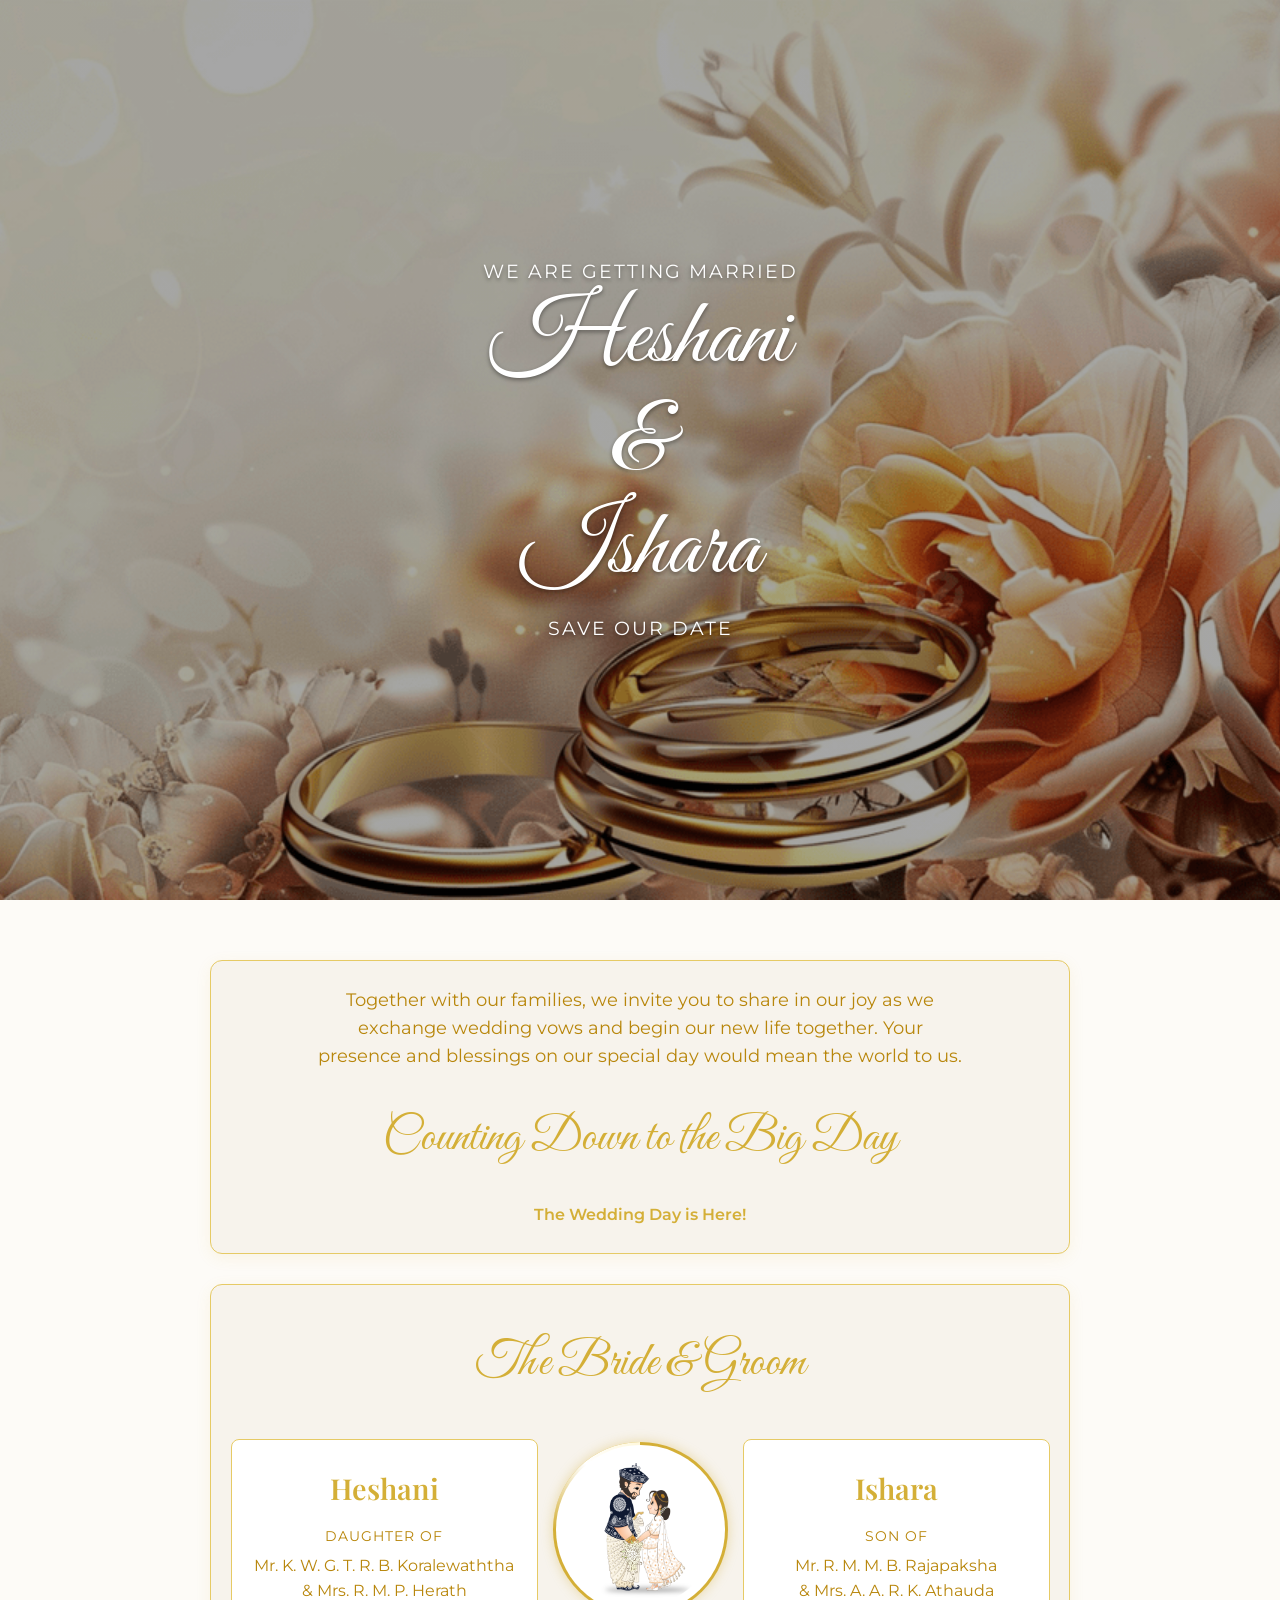
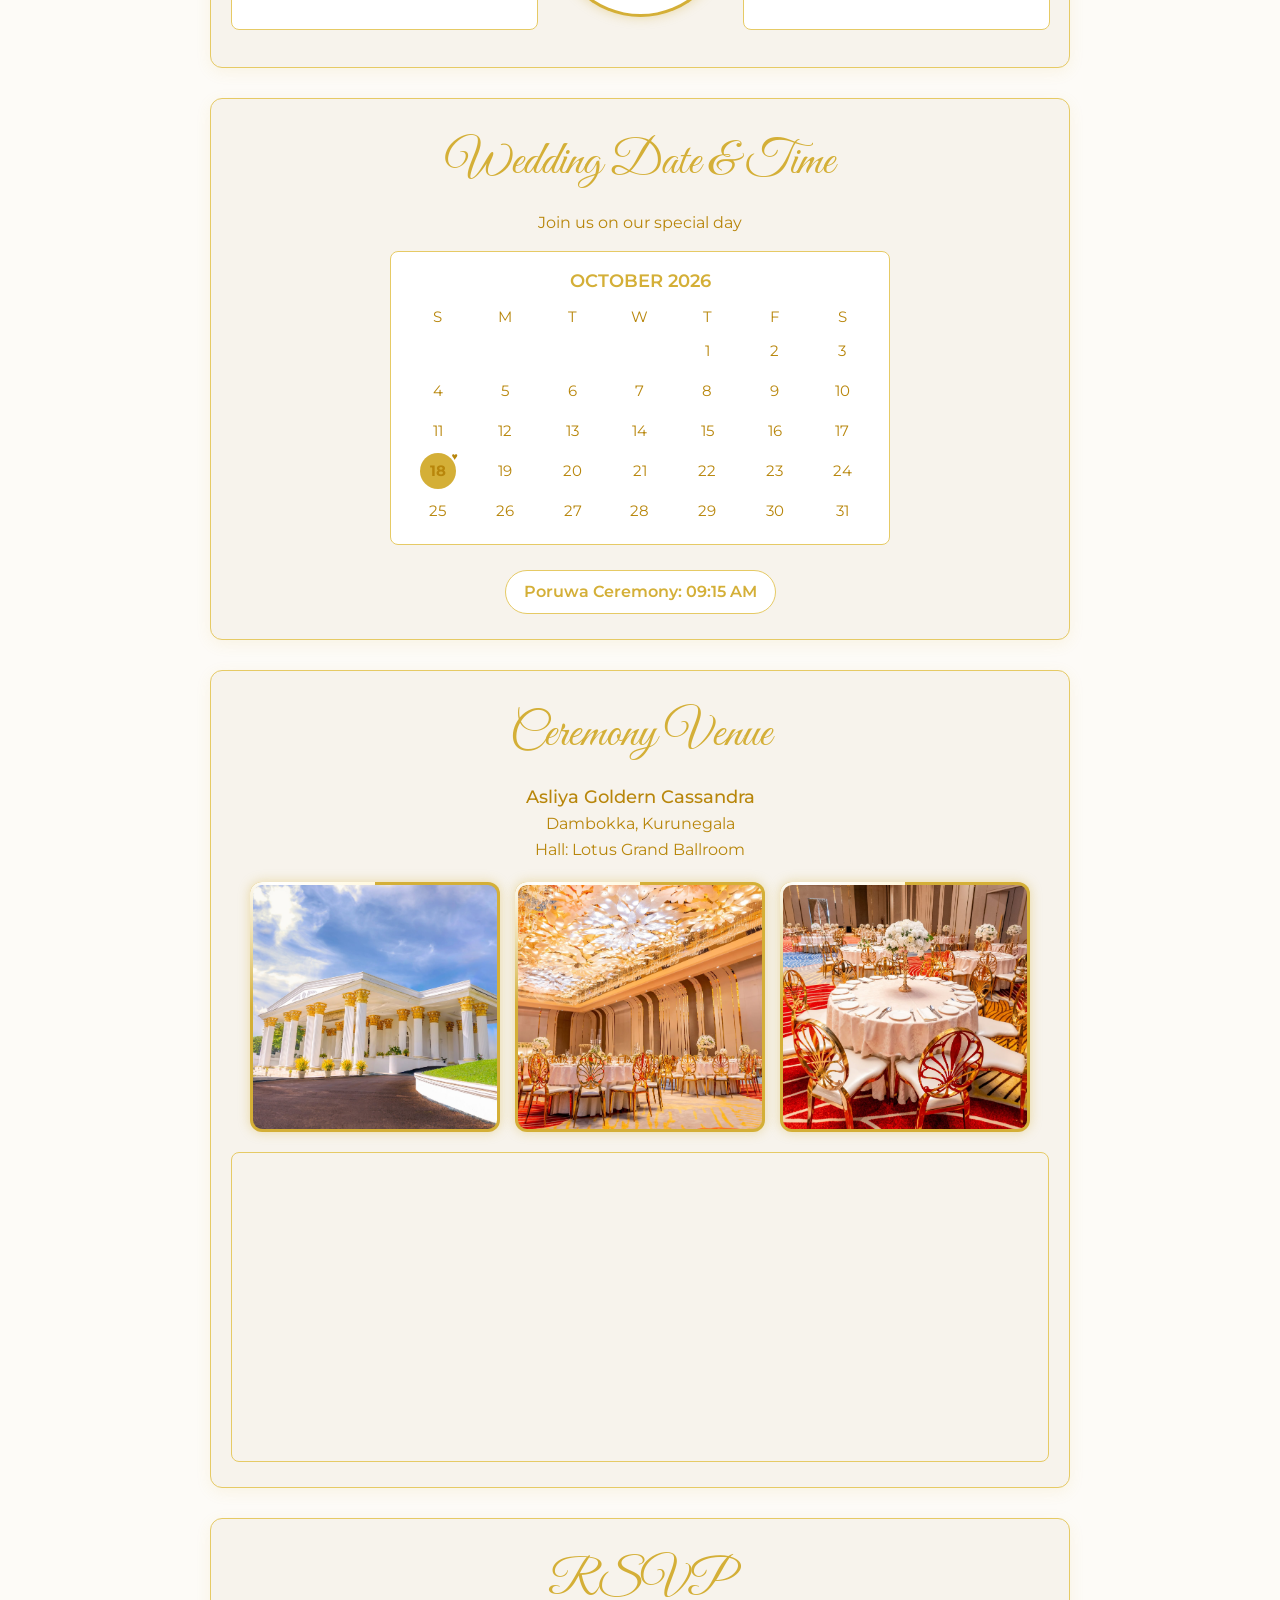
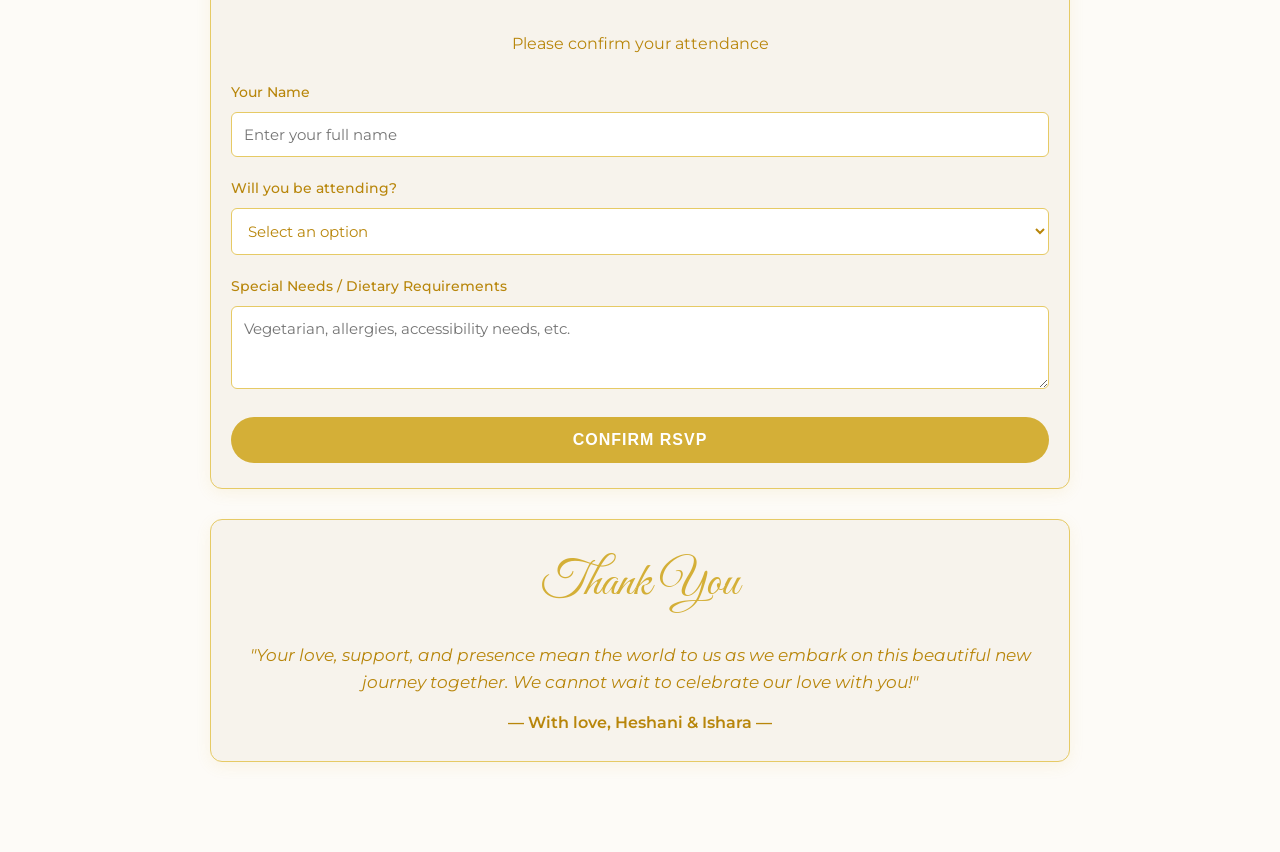
==== main.html @ e203e4ac "Add files via upload" ====
<!DOCTYPE html>
<html lang="en">
<head>
    <meta charset="UTF-8">
    <meta name="viewport" content="width=device-width, initial-scale=1.0">
    <title>Heshani & Ishara - Wedding Invitation</title>
    <link href="https://fonts.googleapis.com/css2?family=Playfair+Display:ital,wght@0,400;0,600;0,700;1,400&family=Great+Vibes&family=Montserrat:wght@300;400;500;600&display=swap" rel="stylesheet">
    <link rel="stylesheet" href="styles.css">
	<link href="https://fonts.googleapis.com/css2?family=Cinzel:wght@500;600;700&family=Cormorant+Garamond:ital,wght@0,400;0,600;1,400&family=Montserrat:wght@300;400;500;600&display=swap" rel="stylesheet">
</head>
<body>

    <header class="hero">
        <div class="hero-content">
            <p>We are getting married</p>
            <h1  class="script-font" style="font-size: 6rem; margin-bottom: 10px;">Heshani <br>& <br> Ishara</h1>
            <p>Save Our Date</p>
        </div>
    </header>

    <main class="container">

        <section class="card">
            <p class="greeting">
                Together with our families, we invite you to share in our joy as we exchange wedding vows and begin our new life together. Your presence and blessings on our special day would mean the world to us.
            </p>

			<h2 class="script-font" style="font-size: 3rem; margin-bottom: 10px;">Counting Down to the Big Day</h2>
            <div class="countdown reveal-on-scroll" id="countdown">
                <div class="time-box"><span id="days">00</span><label>Days</label></div>
                <div class="time-box"><span id="hours">00</span><label>Hours</label></div>
                <div class="time-box"><span id="minutes">00</span><label>Mins</label></div>
                <div class="time-box"><span id="seconds">00</span><label>Secs</label></div>
            </div>
        </section>
		
		<section class="card">
			<div class="couple-grid">
				<!-- Title placed inside grid -->
				<h2 class="script-font couple-title">The Bride & Groom</h2>
				
				<!-- Bride Card -->
				<div class="couple-card bride-card reveal-on-scroll">
					<h3>Heshani</h3>
					<p class="parents-title">Daughter of</p>
					<p>Mr. K. W. G. T. R. B. Koralewaththa</p>
					<p>& Mrs. R. M. P. Herath</p>
				</div>

				<!-- Clipart Divider -->
				<div class="clipart-divider reveal-on-scroll">
					<div class="clipart-container">
						<img src="clip.jpg" alt="Wedding Rings Clipart" class="clipart-img">
					</div>
				</div>

				<!-- Groom Card -->
				<div class="couple-card groom-card reveal-on-scroll">
					<h3>Ishara</h3>
					<p class="parents-title">Son of</p>
					<p>Mr. R. M. M. B. Rajapaksha</p>
					<p>& Mrs. A. A. R. K. Athauda</p>
				</div>
			</div>
		</section>

        <section class="card">
            <h2 class="script-font" style="font-size: 3rem; margin-bottom: 10px;">Wedding Date & Time</h2>
            <p style="color: var(--text-muted); margin-top: 5px;">Join us on our special day</p>

            <div class="calendar-box reveal-on-scroll">
                <div class="calendar-header">OCTOBER 2026</div>
                <div class="calendar-grid">
                    <div class="day-name">S</div>
                    <div class="day-name">M</div>
                    <div class="day-name">T</div>
                    <div class="day-name">W</div>
                    <div class="day-name">T</div>
                    <div class="day-name">F</div>
                    <div class="day-name">S</div>
                    
                    <!-- October 1, 2026 starts on Thursday -->
                    <div class="date" style="grid-column: 5;">1</div>
                    <div class="date">2</div><div class="date">3</div>
                    <div class="date">4</div><div class="date">5</div><div class="date">6</div><div class="date">7</div><div class="date">8</div><div class="date">9</div><div class="date">10</div>
                    <div class="date">11</div><div class="date">12</div><div class="date">13</div><div class="date">14</div><div class="date">15</div><div class="date">16</div><div class="date">17</div>
                    <div class="date wedding-day">18</div><div class="date">19</div><div class="date">20</div><div class="date">21</div><div class="date">22</div><div class="date">23</div><div class="date">24</div>
                    <div class="date">25</div><div class="date">26</div><div class="date">27</div><div class="date">28</div><div class="date">29</div><div class="date">30</div><div class="date">31</div>
                </div>
            </div>

            <div class="ceremony-badge">
                Poruwa Ceremony: 09:15 AM
            </div>
        </section>

        <section class="card">
            <h2 class="script-font" style="font-size: 3rem; margin-bottom: 10px;">Ceremony Venue</h2>
            <p style="font-weight: 500; font-size: 1.1rem; margin-top: 10px;">Asliya Goldern Cassandra</p>
            <p style="color: var(--text-muted);">Dambokka, Kurunegala</p>
			<p style="color: var(--text-muted);">Hall: Lotus Grand Ballroom</p>
			
			<!-- Photo Gallery Section -->
			<div class="photo-gallery">
				<div class="photo-frame reveal-on-scroll">
					<img src="r1.jpg" alt="Memory Photo 1" class="gallery-img">
				</div>
				<div class="photo-frame reveal-on-scroll">
					<img src="r2.jpg" alt="Memory Photo 2" class="gallery-img">
				</div>
				<div class="photo-frame reveal-on-scroll">
					<img src="r3.jpg" alt="Memory Photo 3" class="gallery-img">
				</div>
			</div>

            <div class="map-container">
                
				<iframe src="https://www.google.com/maps/embed?pb=!1m18!1m12!1m3!1d3956.282441303506!2d80.33976857500139!3d7.433966292576842!2m3!1f0!2f0!3f0!3m2!1i1024!2i768!4f13.1!3m3!1m2!1s0x3ae33ba4acb686e9%3A0x4133679c8fdf897c!2sAsliya%20Golden%20Cassandra!5e0!3m2!1sen!2skr!4v1788179444123!5m2!1sen!2skr" width="600" height="450" style="border:0;" allowfullscreen="" loading="lazy" referrerpolicy="strict-origin-when-cross-origin"></iframe>
				
            </div>
        </section>

        <section class="card">
            <h2  class="script-font" style="font-size: 3rem; margin-bottom: 10px;">RSVP</h2>
            <p style="color: var(--text-muted); margin-bottom: 25px;">Please confirm your attendance</p>

            <form id="rsvpForm">
                <div class="form-group">
                    <label for="fullName">Your Name</label>
                    <input type="text" id="fullName" placeholder="Enter your full name" required>
                </div>

                <div class="form-group">
                    <label for="attendance">Will you be attending?</label>
                    <select id="attendance" required>
                        <option value="" disabled selected>Select an option</option>
                        <option value="attending">Joyfully Accept</option>
                        <option value="not_attending">Regretfully Decline</option>
                        <!--option value="attending_with_guest">Attending with Guest (+1)</option> -->
                    </select>
                </div>

                <div class="form-group">
                    <label for="specialNeeds">Special Needs / Dietary Requirements</label>
                    <textarea id="specialNeeds" rows="3" placeholder="Vegetarian, allergies, accessibility needs, etc."></textarea>
                </div>

                <button type="submit" class="btn-submit">Confirm RSVP</button>
            </form>
        </section>

        <section class="card">
            <h2 class="script-font" style="font-size: 3rem; color: var(--accent-gold);">Thank You</h2>
            <p class="closing-message">
                "Your love, support, and presence mean the world to us as we embark on this beautiful new journey together. We cannot wait to celebrate our love with you!"
            </p>
            <p style="margin-top: 15px; font-weight: 600; color: var(--text-dark);">— With love, Heshani & Ishara —</p>
        </section>

    </main>

    <script src="script.js"></script>
</body>
</html>
---- styles.css ----
:root {
    --bg-cream: #FDFBF7;
    --card-cream: #F7F3EC;
    --accent-gold: #D4AF37;       /* Bright, rich gold */
    --clear-gold: #E6CA65;        /* Clear gold for borders */
    --dark-gold: #B8860B;         /* Deep gold for main body text */
    --white: #FFFFFF;
}

* {
    margin: 0;
    padding: 0;
    box-sizing: border-box;
}

html {
    scroll-behavior: smooth;
}

body {
    font-family: 'Montserrat', sans-serif;
    background-color: var(--bg-cream);
    color: var(--dark-gold);      /* Changed main body text to gold */
    line-height: 1.6;
    text-align: center;
}

h1, h2, h3 {
    font-family: 'Playfair Display', serif;
    font-weight: 600;
    color: var(--accent-gold);     /* Changed headers to gold */
}

.script-font {
    font-family: 'Great Vibes', cursive;
    color: var(--accent-gold);
    font-weight: 400;
}

.container {
    max-width: 900px;
    margin: 0 auto;
    padding: 60px 20px;
}

.card {
    background: var(--card-cream);
    border: 1.5px solid var(--clear-gold); /* Clear gold border */
    border-radius: 12px;
    padding: 40px 20px;
    margin-bottom: 40px;
    box-shadow: 0 4px 15px rgba(212, 175, 55, 0.1);
}

/* Hero Section */
.hero {
    position: relative;
    min-height: 100vh;
    display: flex;
    align-items: center;
    justify-content: center;		
	background: linear-gradient(rgba(0, 0, 0, 0.35), rgba(0, 0, 0, 0.35)), 
                url('cover.jpg') center/cover no-repeat;
    color: var(--white);
    text-shadow: 0 2px 4px rgba(0, 0, 0, 0.4);
    padding: 20px;
}

.hero-content h1 {
    font-size: clamp(3rem, 8vw, 5rem);
    margin-bottom: 10px;
    line-height: 1.1;
    color: var(--white);
}

.hero-content p {
    font-size: 1.2rem;
    letter-spacing: 2px;
    text-transform: uppercase;
}

.greeting {
    font-size: 1.1rem;
    max-width: 650px;
    margin: 0 auto 30px auto;
    color: var(--dark-gold);
}

/* Countdown */
.countdown {
    display: flex;
    justify-content: center;
    gap: 15px;
    margin-top: 25px;
    flex-wrap: wrap;
}

.time-box {
    background: var(--white);
    border: 1px solid var(--clear-gold); /* Clear gold border */
    padding: 15px;
    border-radius: 8px;
    min-width: 80px;
}

.time-box span {
    display: block;
    font-size: 1.8rem;
    font-weight: 700;
    color: var(--accent-gold);
    font-family: 'Playfair Display', serif;
}

.time-box label {
    font-size: 0.75rem;
    text-transform: uppercase;
    letter-spacing: 1px;
    color: var(--dark-gold);
}

/* Couple Section */
.couple-grid {
    display: grid;
    grid-template-columns: repeat(auto-fit, minmax(280px, 1fr));
    gap: 30px;
    margin-top: 30px;
}

.couple-card {
    background: var(--white);
    padding: 30px;
    border-radius: 8px;
    border: 1px solid var(--clear-gold); /* Clear gold border */
}

.couple-card h3 {
    font-size: 1.8rem;
    color: var(--accent-gold);
    margin-bottom: 10px;
}

.parents-title {
    font-size: 0.85rem;
    text-transform: uppercase;
    letter-spacing: 1px;
    color: var(--dark-gold);
    margin-top: 15px;
    margin-bottom: 5px;
}

/* Calendar */
.calendar-box {
    background: var(--white);
    max-width: 350px;
    margin: 20px auto;
    border-radius: 8px;
    padding: 20px;
    border: 1px solid var(--clear-gold); /* Clear gold border */
}

.calendar-header {
    font-weight: 600;
    color: var(--accent-gold);
    margin-bottom: 15px;
    font-size: 1.1rem;
}

/* Center grid items and maintain proportional sizing */
.calendar-grid {
    display: grid;
    grid-template-columns: repeat(7, 1fr);
    gap: 4px;
    font-size: 0.95rem;
    align-items: center;
    justify-items: center;
}

/* Base date styling with forced equal width and height */
.date {
    display: flex;
    align-items: center;
    justify-content: center;
    width: 36px;            /* Fixed width for a perfect base */
    height: 36px;           /* Fixed height equal to width */
    border-radius: 50%;     /* Creates a perfect symmetrical circle */
    color: var(--dark-gold);
    margin: 0 auto;
}

/* Symmetrical highlighted circle with smooth slow blinking */
.wedding-day {
    background: var(--accent-gold);
    color: var(--white);
    font-weight: bold;
    position: relative;
    border-radius: 50%;
    /* Smooth, subtle glow animation */
    animation: slowBlink 2.5s infinite ease-in-out;
}

/* Heart indicator position adjustment */
.wedding-day::after {
    content: '♥';
    position: absolute;
    top: -4px;
    right: -2px;
    font-size: 0.65rem;
    color: var(--dark-gold);
}

/* Smooth blinking animation that preserves the perfect circle */
@keyframes slowBlink {
    0%, 100% {
        opacity: 1;
        transform: scale(1);
        box-shadow: 0 0 0px rgba(212, 175, 55, 0);
    }
    50% {
        opacity: 0.55;
        transform: scale(1.1);
        box-shadow: 0 0 10px rgba(212, 175, 55, 0.7);
    }
}





@keyframes slowBlink {
    0%, 100% {
        opacity: 1;
        transform: scale(1);
        box-shadow: 0 0 0px rgba(212, 175, 55, 0);
    }
    50% {
        opacity: 0.4;
        transform: scale(1.08);
        box-shadow: 0 0 12px rgba(212, 175, 55, 0.8);
    }
}

.ceremony-badge {
    display: inline-block;
    background: var(--white);
    border: 1px solid var(--clear-gold); /* Clear gold border */
    color: var(--accent-gold);
    padding: 10px 20px;
    border-radius: 50px;
    font-weight: 600;
    margin-top: 15px;
    font-size: 1.1rem;
}

/* Map */
.map-container {
    overflow: hidden;
    border-radius: 8px;
    border: 1px solid var(--clear-gold); /* Clear gold border */
    margin-top: 20px;
}

.map-container iframe {
    width: 100%;
    height: 300px;
    border: 0;
}

/* Form */
.form-group {
    margin-bottom: 20px;
    text-align: left;
}

.form-group label {
    display: block;
    margin-bottom: 8px;
    font-size: 0.9rem;
    font-weight: 500;
    color: var(--dark-gold);
}

.form-group input, 
.form-group select, 
.form-group textarea {
    width: 100%;
    padding: 12px;
    border: 1px solid var(--clear-gold); /* Clear gold border */
    border-radius: 6px;
    background: var(--white);
    font-family: inherit;
    font-size: 0.95rem;
    color: var(--dark-gold);
}

.form-group input:focus, 
.form-group select:focus, 
.form-group textarea:focus {
    outline: none;
    border-color: var(--accent-gold);
    box-shadow: 0 0 5px rgba(212, 175, 55, 0.5);
}

.btn-submit {
    background: var(--accent-gold);
    color: var(--white);
    border: none;
    padding: 14px 30px;
    font-size: 1rem;
    font-weight: 600;
    border-radius: 50px;
    cursor: pointer;
    width: 100%;
    transition: background 0.3s ease;
    letter-spacing: 1px;
    text-transform: uppercase;
}

.btn-submit:hover {
    background: var(--dark-gold);
}

/* Footer Message */
.closing-message {
    font-style: italic;
    color: var(--dark-gold);
    font-size: 1.05rem;
    margin-top: 20px;
}

/* Responsive layout for mobile screens */
/* MOBILE LAYOUT ORDER: Title (1) -> Clipart (2) -> Heshani (3) -> Ishara (4) */
@media (max-width: 768px) {
    .couple-grid {
        flex-direction: column;
        gap: 15px;
    }

    .couple-title {
        order: 1;
        margin-bottom: 0;
    }

    .clipart-divider {
        order: 2;
    }

    .bride-card {
        order: 3;
        width: 100%;
    }

    .groom-card {
        order: 4;
        width: 100%;
    }

    .couple-card {
        padding: 20px 15px;
    }
}

/* */
 /* 1. Reduce overall padding inside the card */
.card {
    background: var(--card-cream);
    border: 1.5px solid var(--clear-gold);
    border-radius: 12px;
    padding: 25px 20px; /* Reduced top/bottom padding from 40px to 25px */
    margin-bottom: 30px; /* Reduced bottom margin from 40px to 30px */
    box-shadow: 0 4px 15px rgba(212, 175, 55, 0.1);
}

/* 2. Increase calendar width and reduce vertical margins */
.calendar-box {
    background: var(--white);
    max-width: 500px; /* Increased width from 350px to 500px to spread dates evenly */
    width: 100%;
    margin: 15px auto; /* Reduced vertical margins */
    border-radius: 8px;
    padding: 15px; /* Reduced padding from 20px to 15px */
    border: 1px solid var(--clear-gold);
}

.calendar-header {
    font-weight: 600;
    color: var(--accent-gold);
    margin-bottom: 10px; /* Reduced spacing under the month title */
    font-size: 1.1rem;
}

/* 3. Adjust grid column gap and row spacing */
.calendar-grid {
    display: grid;
    grid-template-columns: repeat(7, 1fr);
    gap: 4px; /* Reduced gap between numbers */
    font-size: 0.95rem;
}

.date {
    padding: 6px 0; /* Reduced top/bottom padding from 8px to 6px */
    border-radius: 50%;
    color: var(--dark-gold);
}

/* 4. Make the ceremony badge more compact */
.ceremony-badge {
    display: inline-block;
    background: var(--white);
    border: 1px solid var(--clear-gold);
    color: var(--accent-gold);
    padding: 8px 18px; /* Reduced padding from 10px 20px to 8px 18px */
    border-radius: 50px;
    font-weight: 600;
    margin-top: 10px; /* Reduced top margin from 15px to 10px */
    font-size: 1rem;
}


/* clip art */

/* Container for the clipart image */
.clipart-container {
    position: relative;
    width: 190px;
    height: 190px;
    margin: 15px auto 25px auto;
    border-radius: 50%;
    padding: 3px; /* Space for the animated border */
    background: #D4AF37; /* Base gold color */
    box-shadow: 0 0 15px rgba(212, 175, 55, 0.4); /* Gold ambient glow */
    overflow: hidden;
    display: flex;
    align-items: center;
    justify-content: center;
}

/* Moving bright spot across the border path */
.clipart-container::before {
    content: '';
    position: absolute;
    width: 150%;
    height: 150%;
    background: conic-gradient(
        transparent 0deg,
        transparent 280deg,
        #FFFFFF 330deg, /* Bright white light spot */
        #FFF8DC 360deg  /* Warm gold accent */
    );
    animation: rotateBorder 3.5s linear infinite;
}

/* Clipart image element */
.clipart-img {
    position: relative;
    z-index: 1;
    width: 100%;
    height: 100%;
    object-fit: contain;
    background-color: var(--white);
    border-radius: 50%;
    padding: 12px;
}

/* Border light rotation animation */
@keyframes rotateBorder {
    0% {
        transform: rotate(0deg);
    }
    100% {
        transform: rotate(360deg);
    }
}



/*  raw couple grid */ 

/* Flex layout to keep all 3 elements in a single horizontal row */
.couple-grid {
    display: flex;
    flex-direction: row;
    align-items: center;
    justify-content: center;
    gap: 15px; /* Minimal, clean spacing between cards */
    margin-top: 25px;
    width: 100%;
}

/* Flex sizing to ensure equal-width cards */
.couple-card {
    flex: 1;
    background: var(--white);
    padding: 25px 15px;
    border-radius: 8px;
    border: 1px solid var(--clear-gold);
    min-width: 0; /* Prevents overflow inside flex containers */
}

/* Center clipart styling */
.clipart-divider {
    flex: 0 0 auto; /* Keeps the clipart at a fixed size */
    display: flex;
    align-items: center;
    justify-content: center;
}

.clipart-container {
    position: relative;
    width: 175px;
    height: 175px;
    border-radius: 50%;
    padding: 3px;
    background: var(--accent-gold);
    box-shadow: 0 0 12px rgba(212, 175, 55, 0.4);
    overflow: hidden;
    display: flex;
    align-items: center;
    justify-content: center;
}

/* Smooth rotating light spot on border */
.clipart-container::before {
    content: '';
    position: absolute;
    width: 150%;
    height: 150%;
    background: conic-gradient(
        transparent 0deg,
        transparent 270deg,
        #FFFFFF 320deg,
        #FFF8DC 360deg
    );
    animation: rotateBorder 3s linear infinite;
}

.clipart-img {
    position: relative;
    z-index: 1;
    width: 100%;
    height: 100%;
    object-fit: contain;
    background-color: var(--white);
    border-radius: 50%;
    padding: 8px;
}

@keyframes rotateBorder {
    0% { transform: rotate(0deg); }
    100% { transform: rotate(360deg); }
}

/* Mobile Responsiveness */
@media (max-width: 768px) {
    .couple-grid {
        gap: 8px; /* Tighter gap on smaller screens */
    }
    
    .couple-card {
        padding: 15px 8px;
    }

    .clipart-container {
        width: 55px;
        height: 55px;
    }
}

/* Title inside grid styling */
.couple-title {
    font-size: 3rem;
    margin-bottom: 10px;
    width: 100%;
}

/* Desktop Grid/Flex Layout (Title Top, then Row below) */
.couple-grid {
    display: flex;
    flex-wrap: wrap;
    align-items: center;
    justify-content: center;
    gap: 15px;
    margin-top: 15px;
    width: 100%;
}

.couple-card {
    flex: 1;
    background: var(--white);
    padding: 25px 15px;
    border-radius: 8px;
    border: 1px solid var(--clear-gold);
    min-width: 0;
}

.clipart-divider {
    flex: 0 0 auto;
    display: flex;
    align-items: center;
    justify-content: center;
}

.clipart-container {
    position: relative;
    width: 175px;
    height: 175px;
    border-radius: 50%;
    padding: 3px;
    background: var(--accent-gold);
    box-shadow: 0 0 12px rgba(212, 175, 55, 0.4);
    overflow: hidden;
    display: flex;
    align-items: center;
    justify-content: center;
}

.clipart-container::before {
    content: '';
    position: absolute;
    width: 150%;
    height: 150%;
    background: conic-gradient(
        transparent 0deg,
        transparent 270deg,
        #FFFFFF 320deg,
        #FFF8DC 360deg
    );
    animation: rotateBorder 3s linear infinite;
}

.clipart-img {
    position: relative;
    z-index: 1;
    width: 100%;
    height: 100%;
    object-fit: contain;
    background-color: var(--white);
    border-radius: 50%;
    padding: 8px;
}

@keyframes rotateBorder {
    0% { transform: rotate(0deg); }
    100% { transform: rotate(360deg); }
}

/* MOBILE LAYOUT ORDER: Title (1) -> Clipart (2) -> Heshani (3) -> Ishara (4) */
@media (max-width: 768px) {
    .couple-grid {
        flex-direction: column;
        gap: 15px;
    }

    .couple-title {
        order: 1;
        margin-bottom: 0;
    }

    .clipart-divider {
        order: 2;
    }

    .bride-card {
        order: 3;
        width: 100%;
    }

    .groom-card {
        order: 4;
        width: 100%;
    }

    .couple-card {
        padding: 20px 15px;
    }
}

/* Initial hidden state for scroll-animated elements */
.reveal-on-scroll {
    opacity: 0;
    transform: translateY(30px) scale(0.95);
    transition: opacity 0.6s cubic-bezier(0.175, 0.885, 0.32, 1.275), 
                transform 0.6s cubic-bezier(0.175, 0.885, 0.32, 1.275);
    will-change: opacity, transform;
}

/* Bouncing reveal state triggered on scroll */
.reveal-on-scroll.bounce-in {
    opacity: 1;
    transform: translateY(0) scale(1);
}

/* Gallery Container Layout */
.photo-gallery {
    display: flex;
    flex-direction: row;
    align-items: center;
    justify-content: center;
    gap: 15px;
    margin: 20px 0;
    width: 100%;
}

/* Square Photo Frame with Gold Border & Ambient Glow */
.photo-frame {
    position: relative;
    width: 250px;
    height: 250px; /* Forces a perfect square */
    border-radius: 12px; /* Smooth rounded square corners */
    padding: 3px; /* Border thickness for light animation */
    background: var(--accent-gold);
    box-shadow: 0 0 12px rgba(212, 175, 55, 0.4);
    overflow: hidden;
    display: flex;
    align-items: center;
    justify-content: center;
    flex: 0 0 auto;
}

/* Continuous Light Spot Traveling Around the Square Border */
.photo-frame::before {
    content: '';
    position: absolute;
    width: 200%;
    height: 200%;
    background: conic-gradient(
        transparent 0deg,
        transparent 270deg,
        #FFFFFF 320deg, /* Bright traveling spotlight */
        #FFF8DC 360deg
    );
    /*animation: rotateBorder 3.5s linear infinite; */
}

/* Square Gallery Image Element */
.gallery-img {
    position: relative;
    z-index: 1;
    width: 100%;
    height: 100%;
    object-fit: cover; /* Ensures images fill the square without stretching */
    border-radius: 9px;
    background-color: var(--white);
}

/* Responsive adjustments for Mobile Screens */
@media (max-width: 768px) {
    .photo-gallery {
        gap: 10px;
    }

    .photo-frame {
        width: 33%;
        height: 30%; /* Scaled down square size for small devices */
    }
}
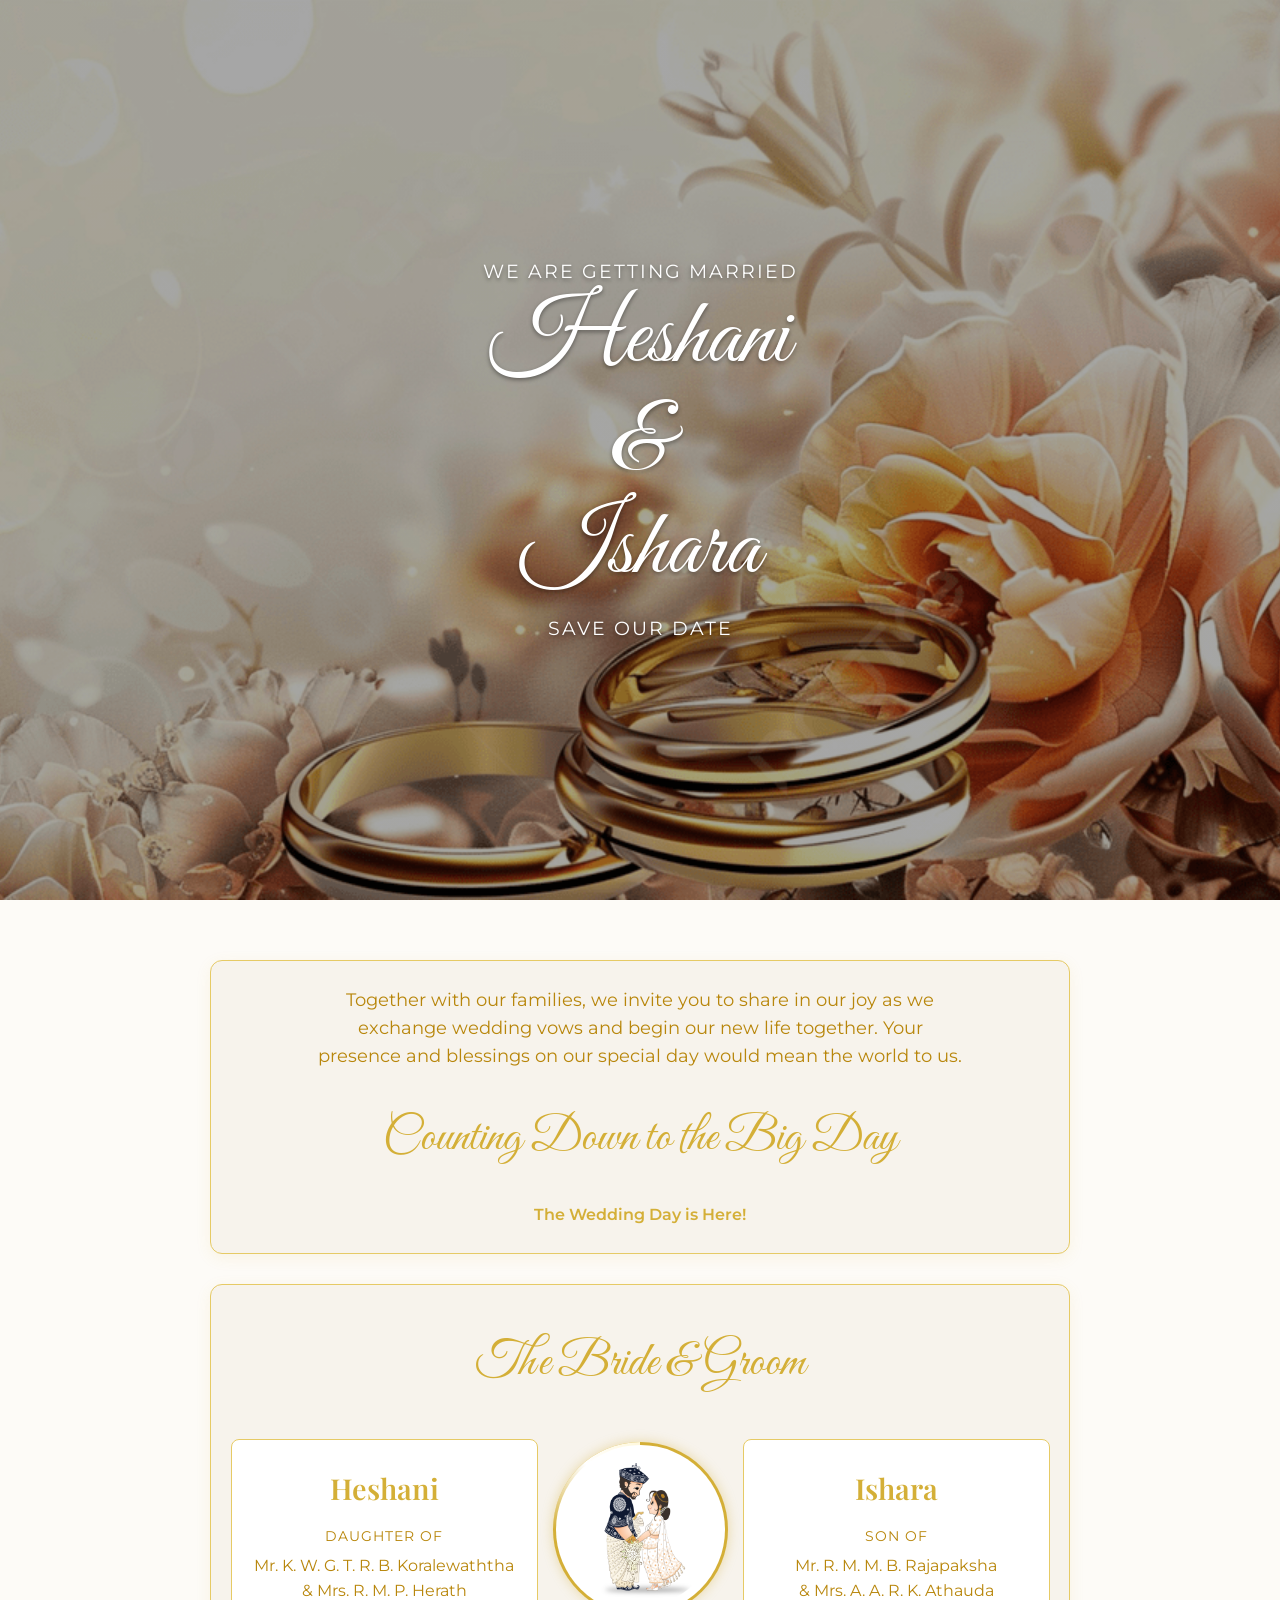
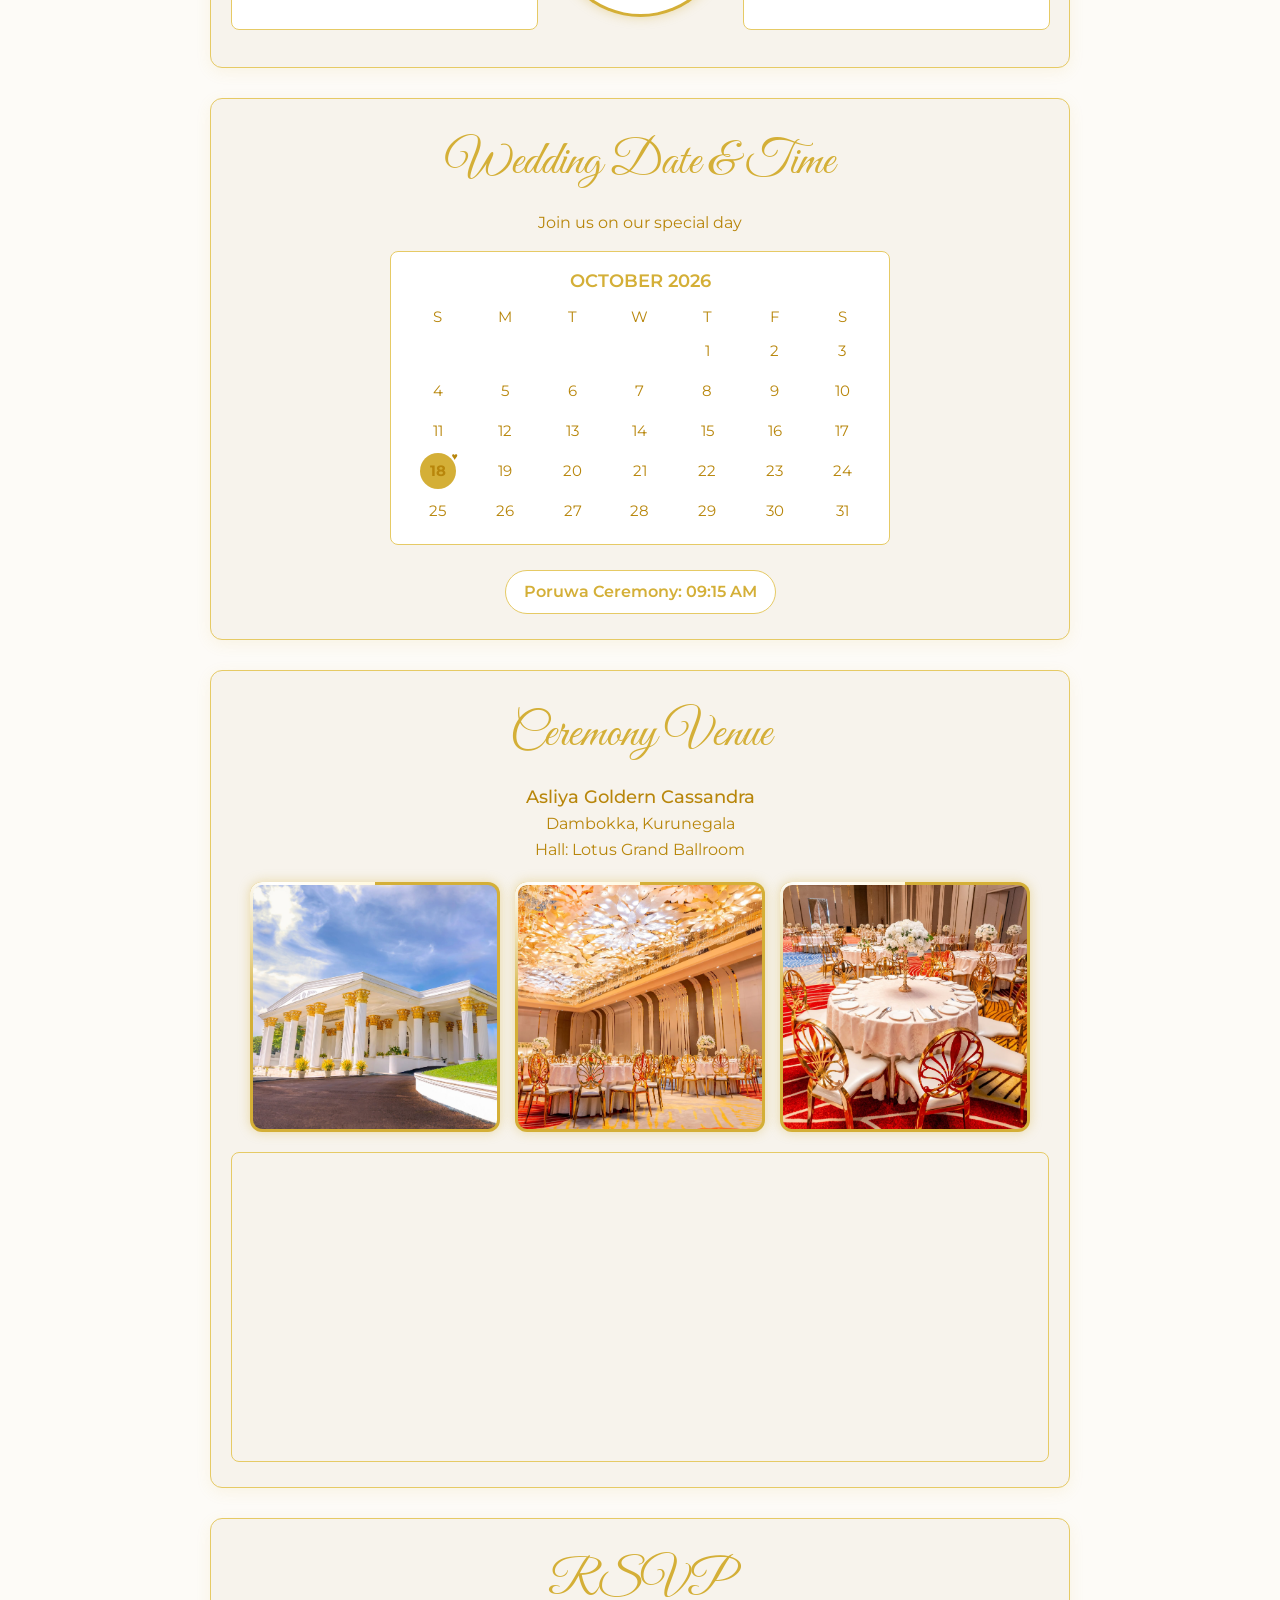
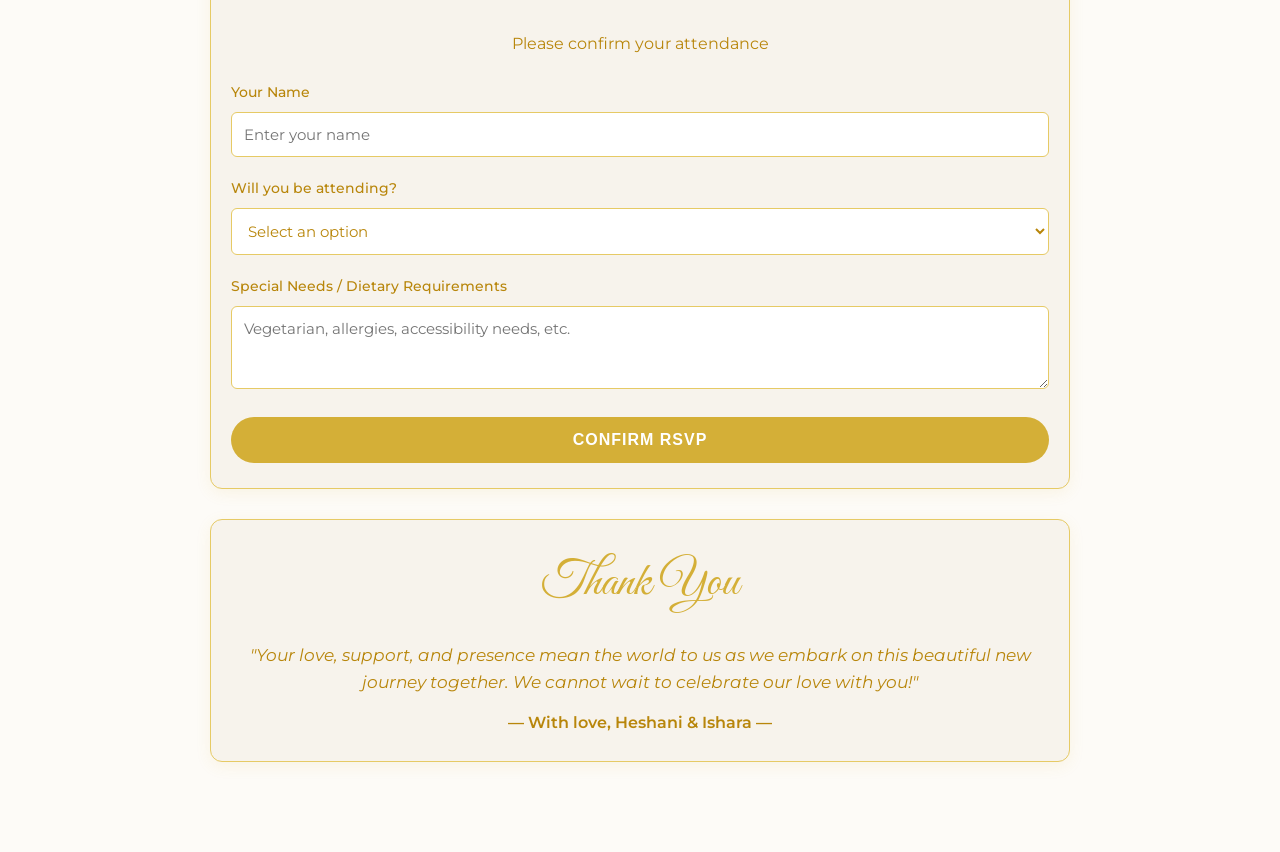
==== commit 3c462663: "Add files via upload" ====
--- a/main.html
+++ b/main.html
@@ -127,7 +127,7 @@
             <form id="rsvpForm">
                 <div class="form-group">
                     <label for="fullName">Your Name</label>
-                    <input type="text" id="fullName" placeholder="Enter your full name" required>
+                    <input type="text" id="fullName" placeholder="Enter your name" required>
                 </div>
 
                 <div class="form-group">
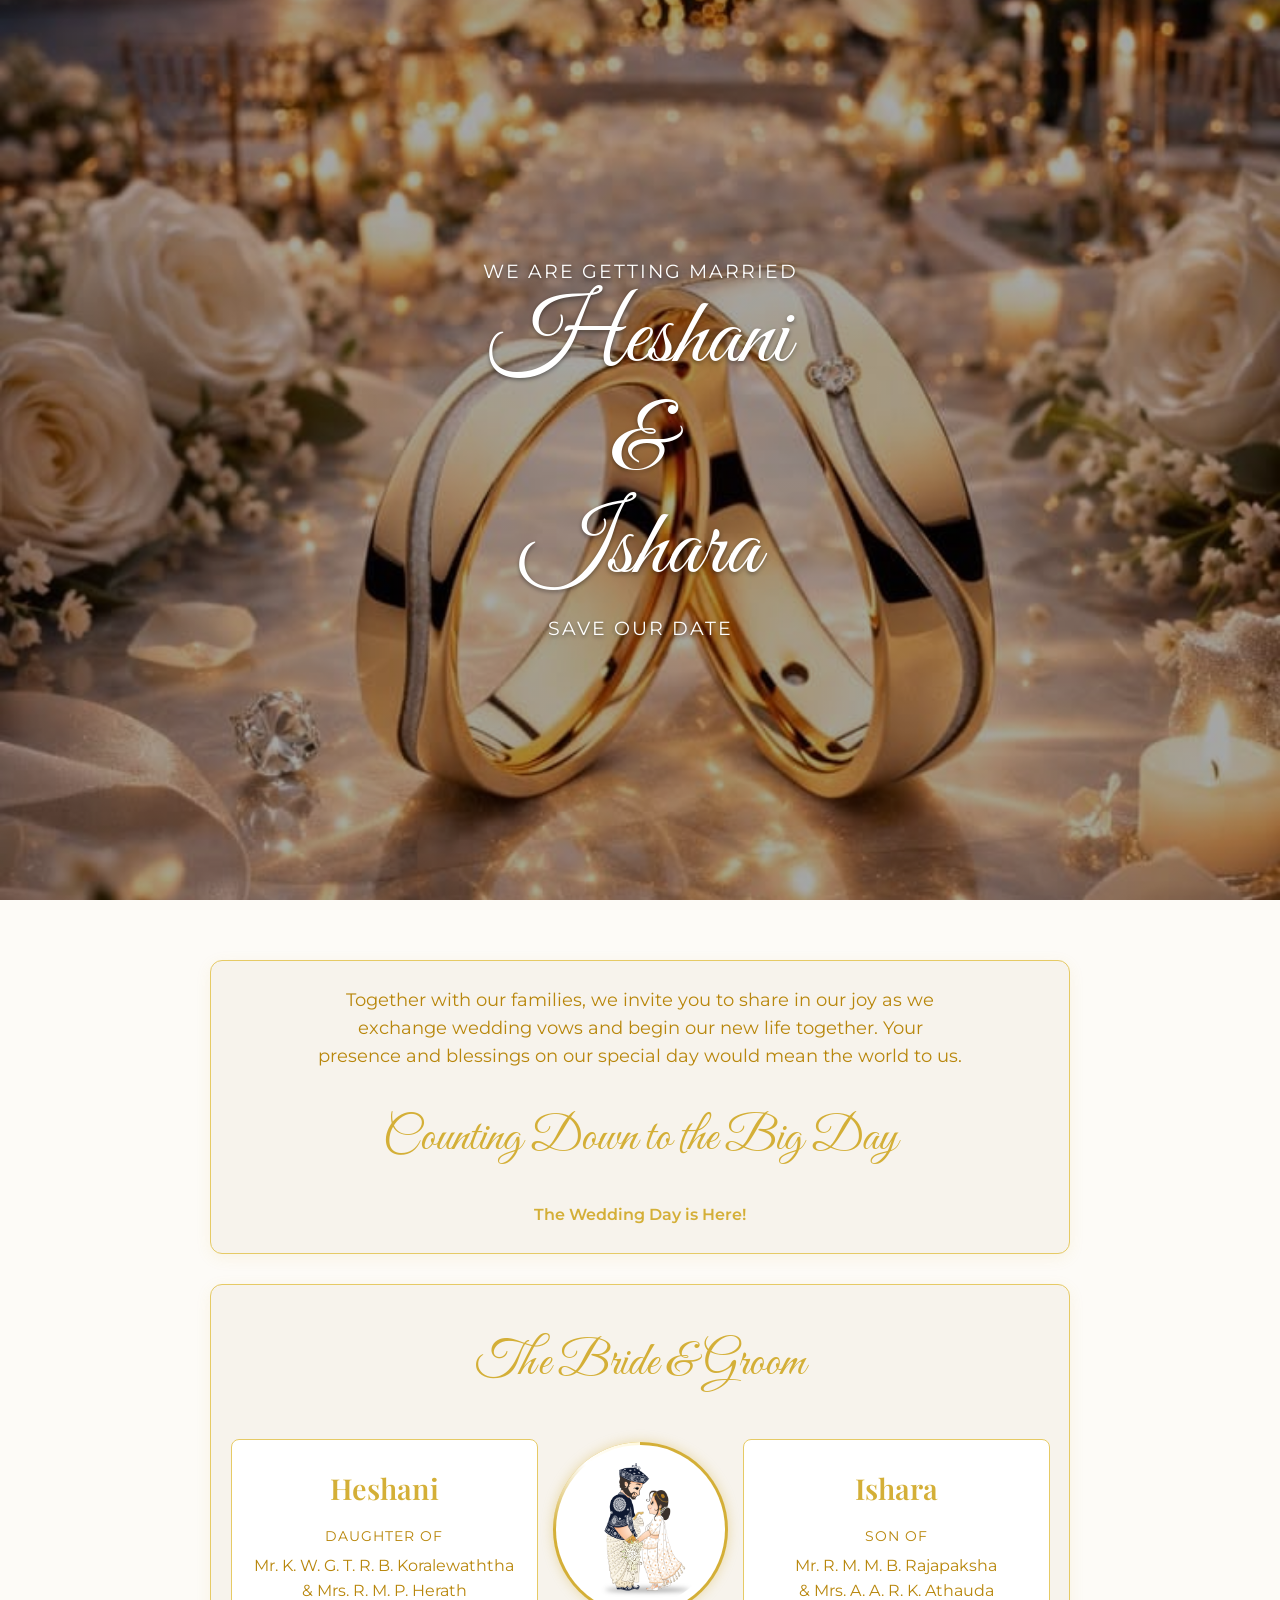
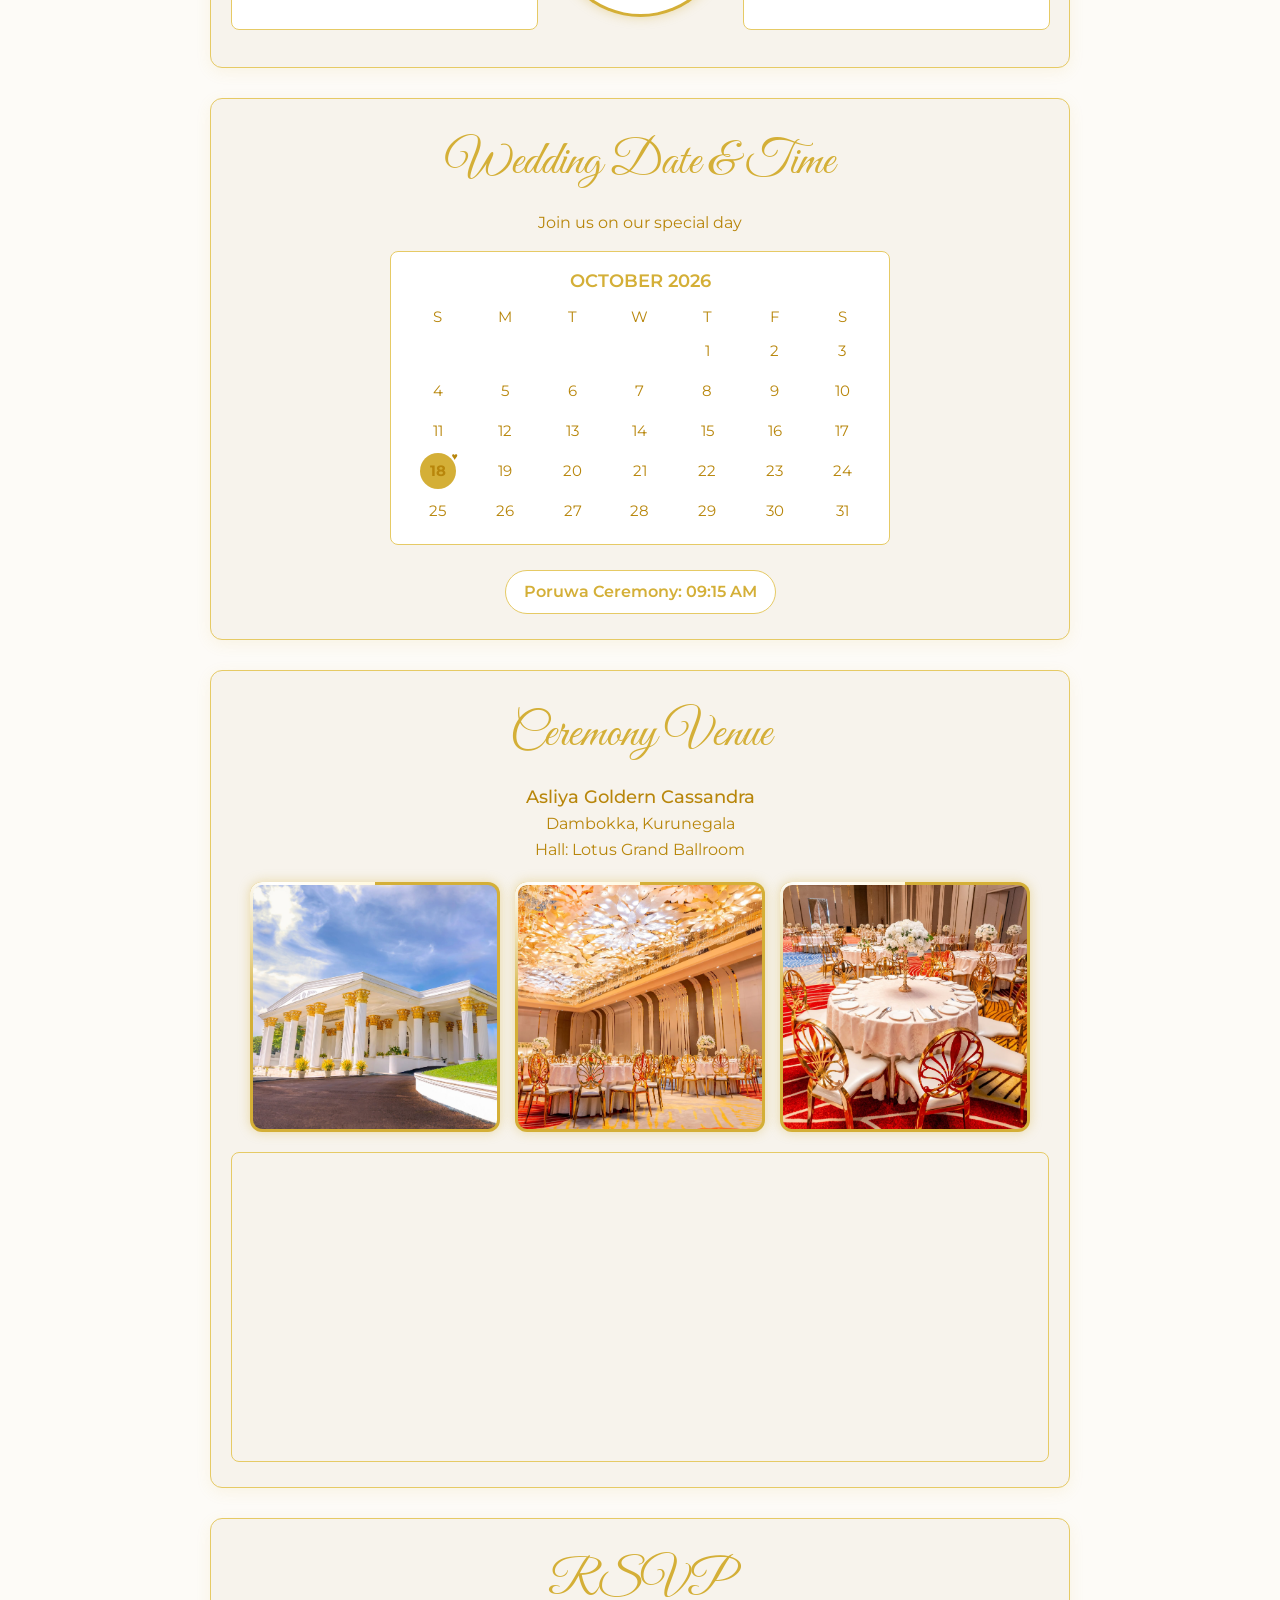
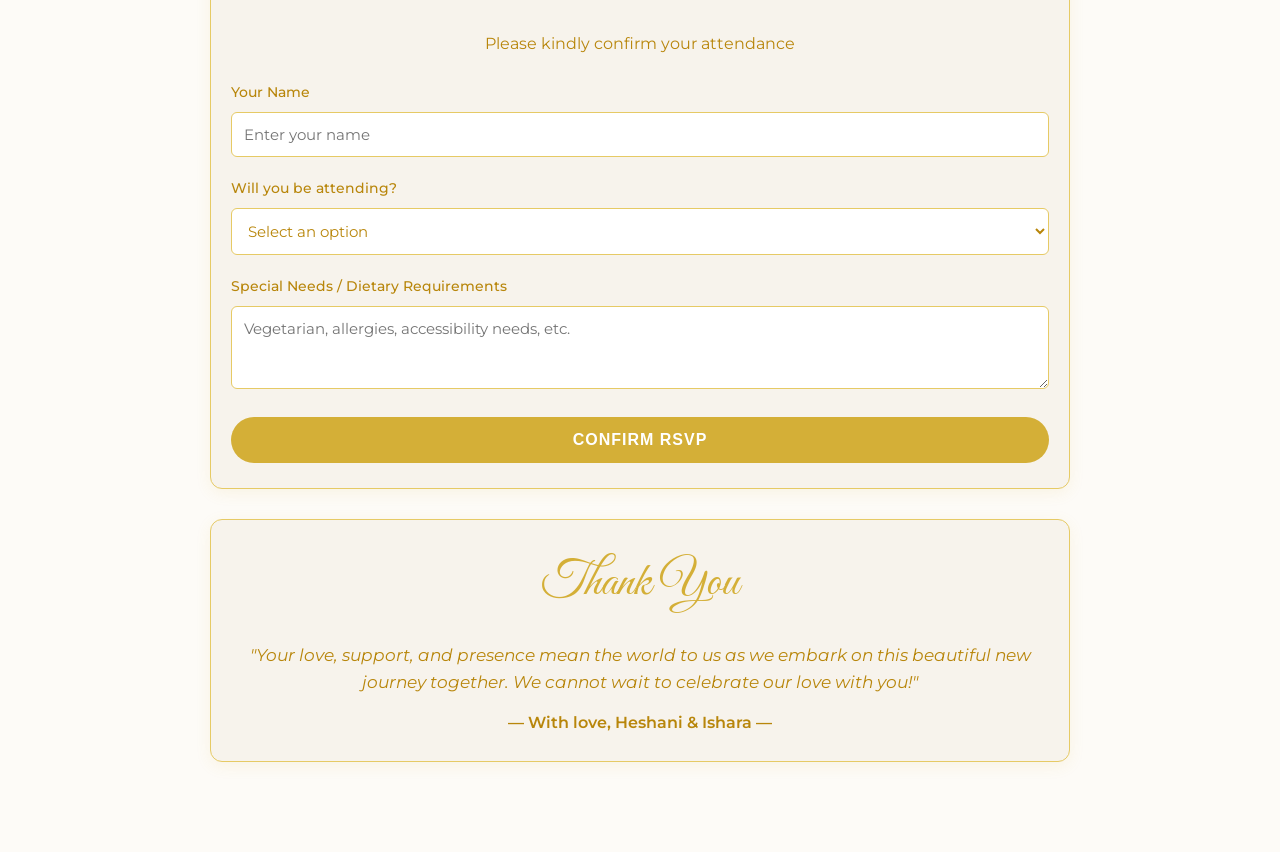
==== commit 8b5cbc9f: "Add files via upload" ====
--- a/main.html
+++ b/main.html
@@ -122,7 +122,7 @@
 
         <section class="card">
             <h2  class="script-font" style="font-size: 3rem; margin-bottom: 10px;">RSVP</h2>
-            <p style="color: var(--text-muted); margin-bottom: 25px;">Please confirm your attendance</p>
+            <p style="color: var(--text-muted); margin-bottom: 25px;">Please kindly confirm your attendance</p>
 
             <form id="rsvpForm">
                 <div class="form-group">
--- a/styles.css
+++ b/styles.css
@@ -60,7 +60,7 @@
     align-items: center;
     justify-content: center;		
 	background: linear-gradient(rgba(0, 0, 0, 0.35), rgba(0, 0, 0, 0.35)), 
-                url('cover.jpg') center/cover no-repeat;
+                url('cover.jpeg') center/cover no-repeat;
     color: var(--white);
     text-shadow: 0 2px 4px rgba(0, 0, 0, 0.4);
     padding: 20px;
